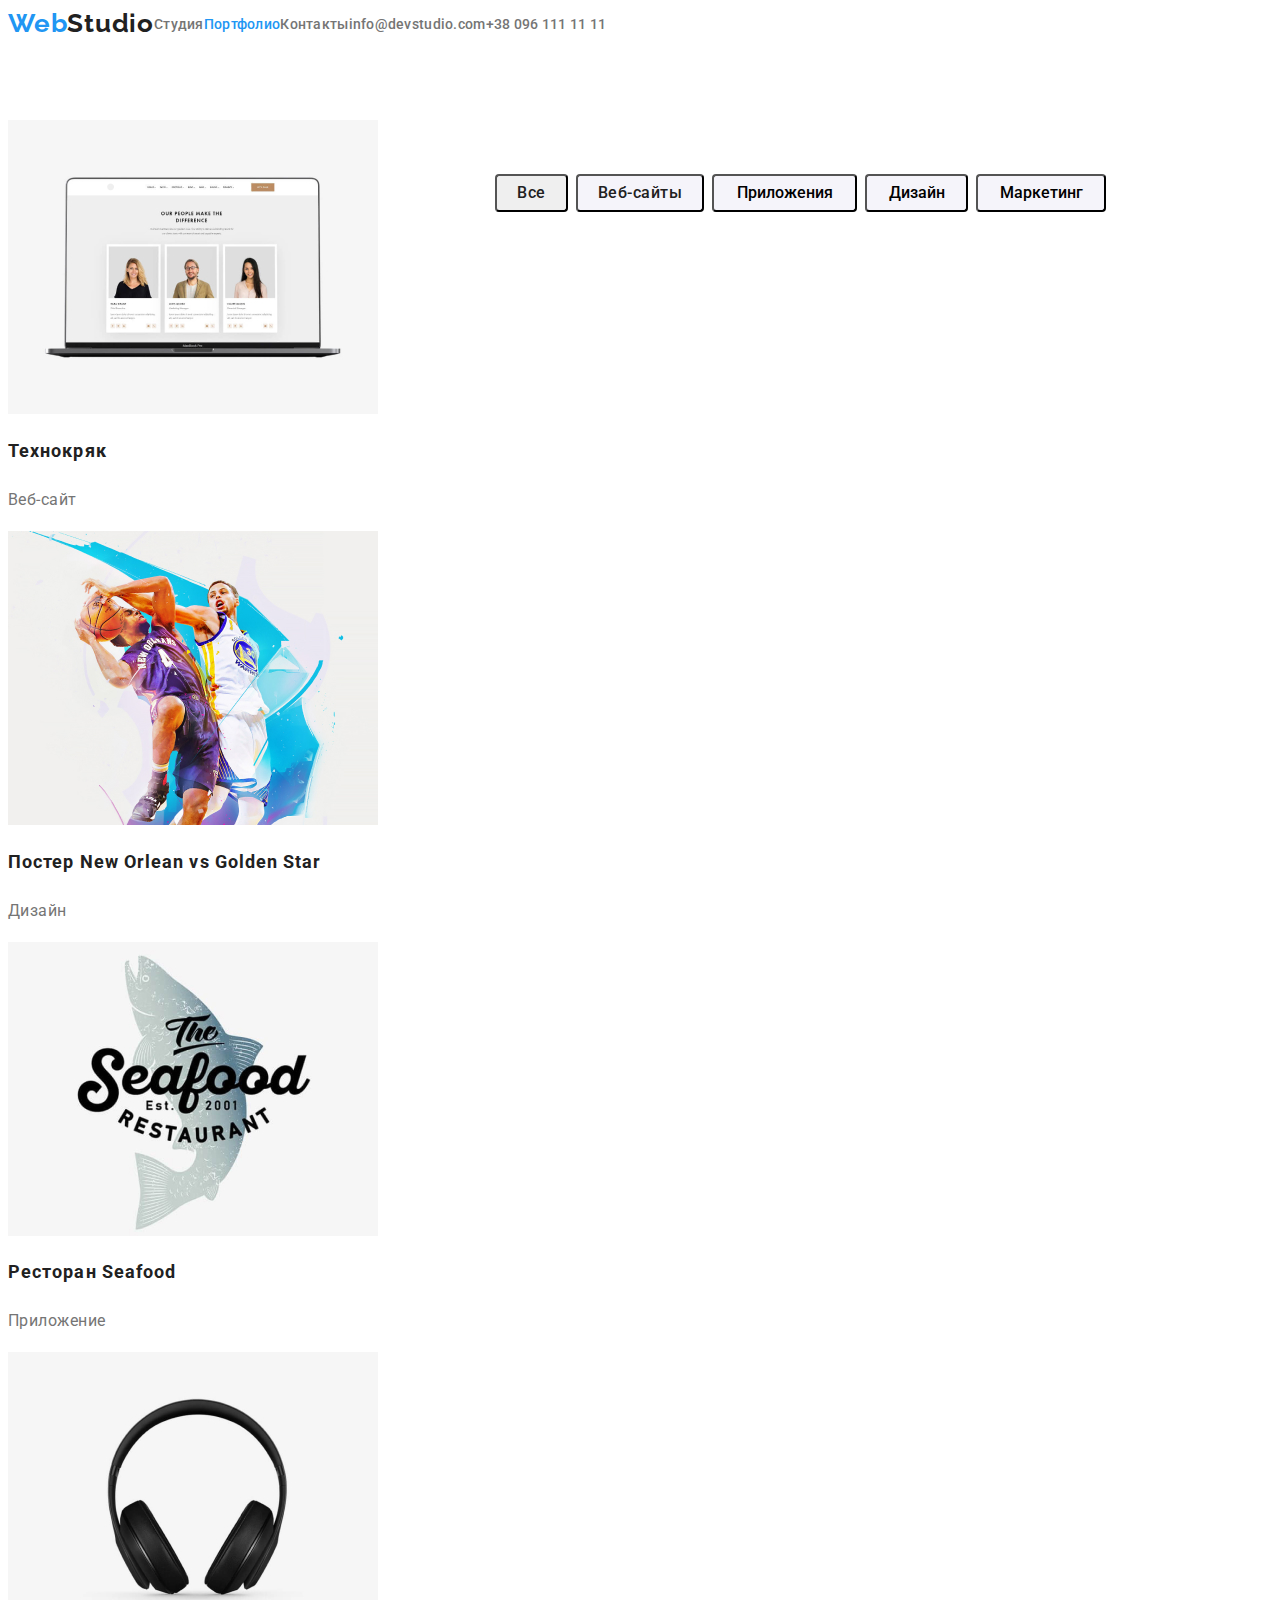
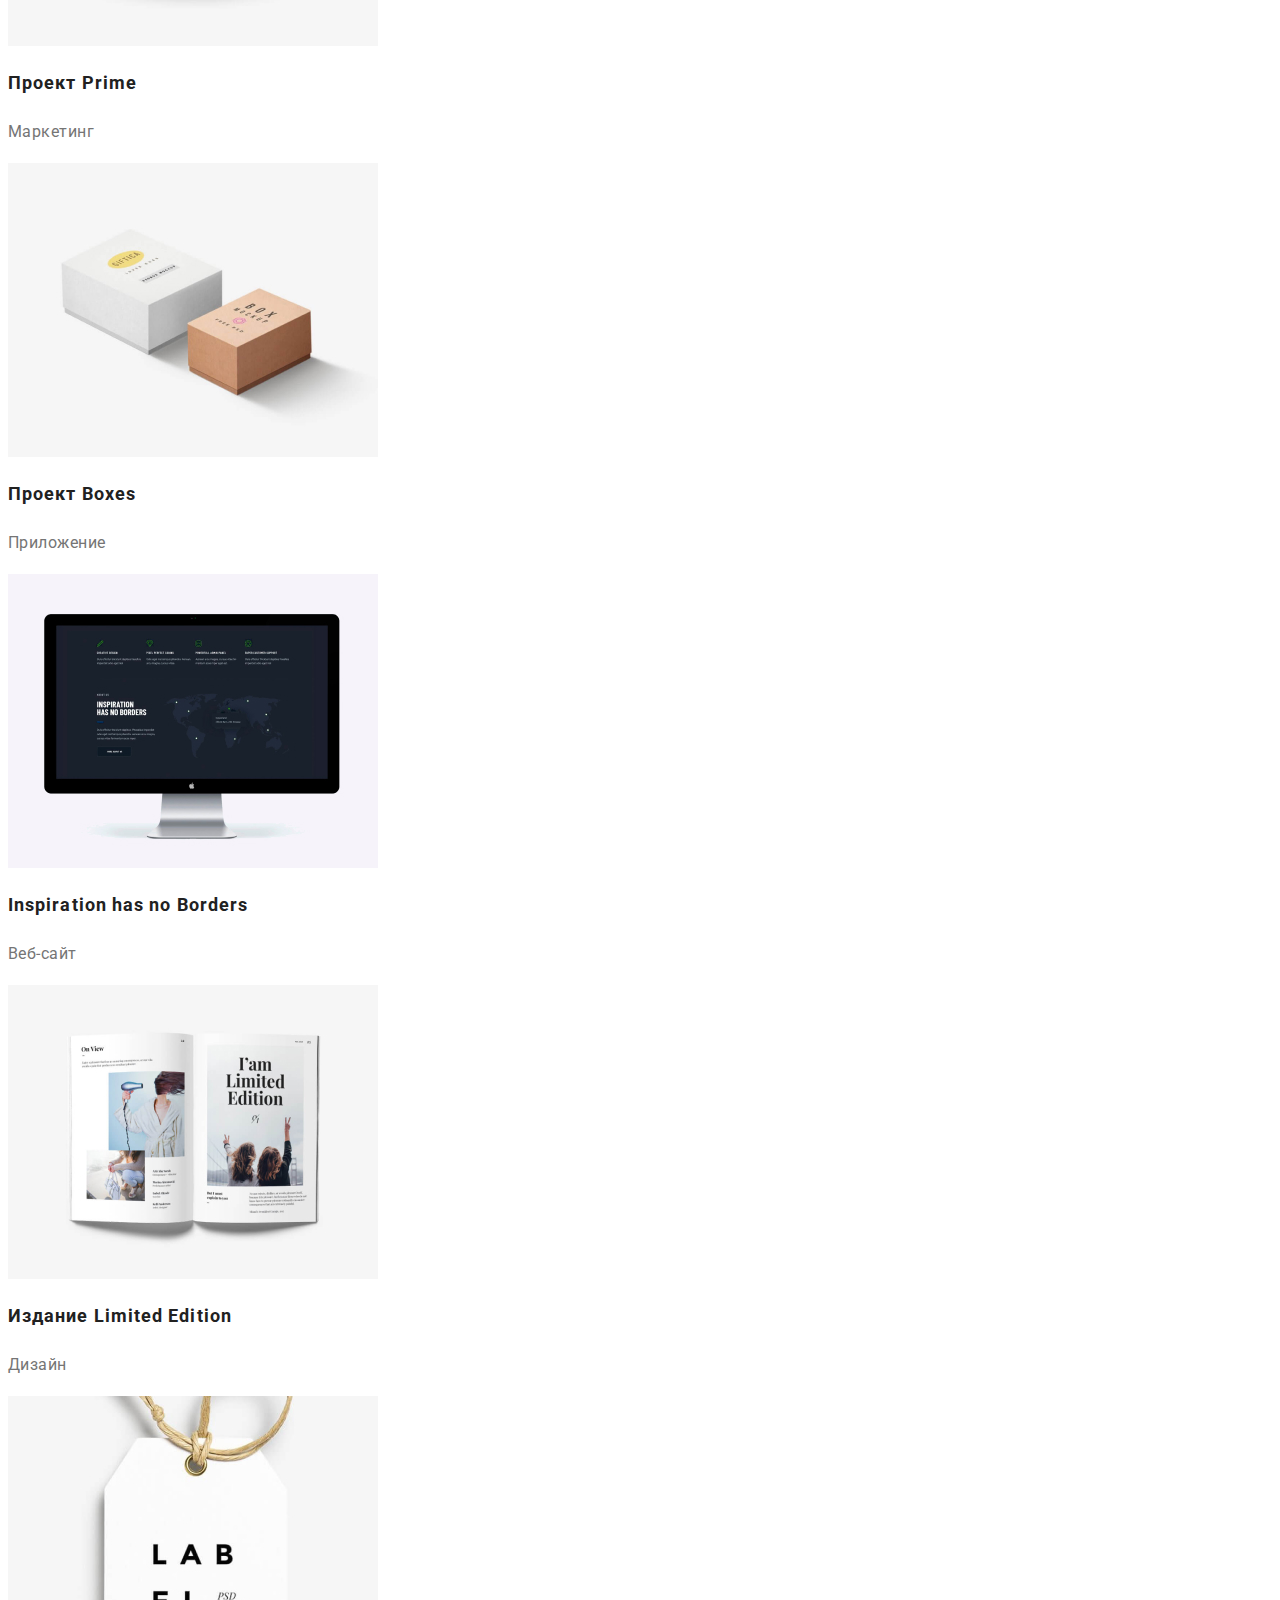
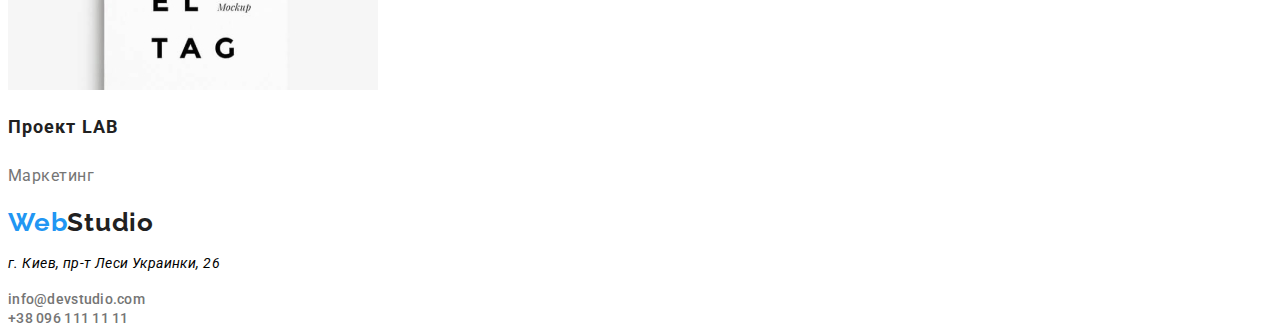
==== portfolio.html @ 4aa6d421 "display:flex" ====
<!DOCTYPE html>
<html lang="en">
<head>
    <meta charset="UTF-8">
    <meta name="viewport" content="width=device-width, initial-scale=1.0">
    <title lang="en">Portfolio</title>
    <link rel="preconnect" href="https://fonts.gstatic.com">
    <link href="https://fonts.googleapis.com/css2?family=Raleway:wght@700&family=Roboto:wght@100;500;700&display=swap"
        rel="stylesheet">
    <link rel="stylesheet" href="./css/styles.css">
    <link rel="stylesheet" href="./css/portfoliostyles.css">
</head>
<body class="body">
    <header class="header">
        <nav class="navigation">
            <a href="./index.html" class="logo"><span class="logo-accent">Web</span>Studio</a>
            <ul class="navigation-list">
                <li class="navigation-list-item">
                    <a href="./index.html" class="link">Студия</a>
                </li>
                <li class="navigation-list-item">
                    <a href="./portfolio.html" class="link current">Портфолио</a>
                </li>
                <li class="navigation-list-item">
                    <a href="Контакты" class="link">Контакты</a>
                </li>
            </ul>
            <address class="address">
                <ul class="address-list">
                    <li><a class="header-mail current" href="mailto:info@devstudio.com">info@devstudio.com</a></li>
                    <li><a class="header-phone" href="tel:+380961111111">+38 096 111 11 11</a></li>
                </ul>
            </address>
        </nav>
    </header>
    <!-- Герой --> 
    <section class="filters">
<h1 class="visually-hidden">Navigation</h1>
<ul class="button">
    <li><button class="button-primary" type="button">Все</button></li>
    <li><button class="button-first" type="button">Веб-сайты</button></li>
    <li><button class="button-second" type="button">Приложения</button></li>
    <li><button class="button-third" type="button">Дизайн</button></li>
    <li><button class="button-fourth" type="button">Маркетинг</button></li>
</ul>
    </section>
    <section class="projects">
    <ul class="project-list">     
        <li>
             <img class="project-list-img" src="./images/img-18.jpg" alt="">
            <h2 class="item">Технокряк</h2>
            <p class="description">Веб-сайт</p>
            </li>
        <li>
            <img class="project-list-img" src="./images/img-12.jpg" alt="">
            <h2 class="item">Постер New Orlean vs Golden Star</h2>
            <p class="description">Дизайн</p>
            </li>
        <li>
             <img class="project-list-img" src="./images/img-13.jpg" alt="">
            <h2 class="item">Ресторан Seafood</h2>
            <p class="description">Приложение</p>
            </li>
        <li>
             <img class="project-list-img" src="./images/img-14.jpg" alt="">
            <h2 class="item">Проект Prime</h2>
            <p class="description">Маркетинг</p>
            </li>
        <li>
             <img class="project-list-img" src="./images/img-15.jpg" alt="">
            <h2 class="item">Проект Boxes</h2>
            <p class="description">Приложение</p>
            </li>
        <li>
             <img class="project-list-img" src="./images/img-16.jpg" alt="">
            <h2 class="item">Inspiration has no Borders</h2>
            <p class="description">Веб-сайт</p>
            </li>
        <li>
             <img class="project-list-img" src="./images/img-19.jpg" alt="">
            <h2 class="item">Издание Limited Edition</h2>
            <p class="description">Дизайн</p>
            </li>
        <li>
             <img class="project-list-img" src="./images/img-17.jpg" alt="">
            <h2 class="item">Проект LAB</h2>
            <p class="description">Маркетинг</p>
            </li>
    </ul>

    </section>
    <footer>
        <a href="./index.html" class="logo"><span class="logo-accent">Web</span>Studio</a>
        <address class="address">
            <ul class="footer-list">
                <li class="footer-list-item">
                    <p class="footer-address">г. Киев, пр-т Леси Украинки, 26</p>
                </li>
                <li class="footer-list-item">
                    <a class="header-mail" href="mailto:info@devstudio.com">info@devstudio.com</a>
                </li>
                <li class="footer-list-item">
                    <a class="header-phone" href="tel:+380961111111">+38 096 111 11 11</a>
                </li>
            </ul>
        </address>
    </footer>
</body>
</html>
---- css/styles.css ----
/* .site-nav. link. current { */
:root {
  --main-font: "Roboto", sans-serif;
  --secondary-font: "Raleway", sans-serif;
  --accent-color: #2196f3;
}
ul {
  list-style: none;
  margin: 0;
  padding: 0;
}
a {
  text-decoration: none;
}
.body {
  font-family: var(--main-font);
  font-style: normal;
}

.header {
  display: flex;
  align-items: center;
}
.navigation {
  display: flex;
  align-items: center;
}
.navigation-list,
.address-list {
  display: flex;
}
.navigation-list .link.current {
  color: var(--accent-color);
}

.link,
.header-mail,
.header-phone {
  font-style: normal;
  color: #757575;

  font-weight: 500;
  font-size: 14px;
  line-height: 1.14;
  letter-spacing: 0.02em;
}

.link:hover,
.link:focus,
.header-phone:hover,
.header-phone:focus,
.header-mail:hover,
.header-mail:focus,
.main-btn:hover,
.main-btn:focus {
  color: var(--accent-color);
}

.logo-accent {
  color: var(--accent-color);
}
.logo {
  font-family: var(--secondary-font);
  font-weight: bold;
  font-size: 26px;
  line-height: 1.19;
  color: #212121;
  letter-spacing: 0.03em;
}

/* <=== HERO ===> */

.main-title {
  font-weight: 900;
  font-size: 44px;
  line-height: 1.36;
}

.main-btn {
  font-weight: bold;
  font-size: 16px;
  line-height: 1.87;
}

.main-info-title {
  font-weight: bold;
  font-size: 14px;
  line-height: 1.14;
  letter-spacing: 0.03em;
  text-transform: uppercase;

  color: #212121;
}
.main-info-description {
  font-weight: normal;
  font-size: 14px;
  line-height: 1.71;
  letter-spacing: 0.03em;

  color: #757575;
}
/* <=== our team ===> */
.about-title {
  font-weight: bold;
  font-size: 36px;
  line-height: 1.16;
  letter-spacing: 0.03em;
}
.team-icon {
  font-weight: 500;
  font-size: 16px;
  line-height: 1.18;
  letter-spacing: 0.03em;

  color: #212121;
}
.team-description {
  font-weight: normal;
  font-size: 16px;
  line-height: 1.18;
  letter-spacing: 0.03em;
  color: #757575;
}
/* <=== FOOTER ===> */
.footer-address {
  font-weight: normal;
  font-size: 14px;
  line-height: 1.71;
  letter-spacing: 0.03em;
}
---- css/portfoliostyles.css ----
.visually-hidden {
  visibility: hidden;
}
:root {
  --main-font: "Roboto", sans-serif;
  --secondary-font: "Raleway", sans-serif;
  --accent-color: #2196f3;
}
.button {
  font-family: var(--main-font);
  font-weight: 500;
  font-size: 16px;
  line-height: 1.62;
}

.button-primary {
  font-family: var(--main-font);
  font-weight: 500;
  font-size: 16px;
  line-height: 1.62;
  position: absolute;
  width: 73px;
  height: 38px;
  left: 495px;
  top: 174px;
  text-align: center;
  letter-spacing: 0.03em;
  border-radius: 4px;
  color: #212121;
}
.button-first {
  font-family: var(--main-font);
  font-weight: 500;
  font-size: 16px;
  line-height: 1.62;
  position: absolute;
  width: 128px;
  height: 38px;
  left: 576px;
  top: 174px;
  text-align: center;
  letter-spacing: 0.03em;
  color: #212121;
  background: #f5f4fa;
  border-radius: 4px;
}
.button-second {
  font-family: var(--main-font);
  font-weight: 500;
  font-size: 16px;
  line-height: 1.62;
  position: absolute;
  width: 145px;
  height: 38px;
  left: 712px;
  top: 174px;
  background: #f5f4fa;
  border-radius: 4px;
}
.button-third {
  font-family: var(--main-font);
  font-weight: 500;
  font-size: 16px;
  line-height: 1.62;
  position: absolute;
  width: 103px;
  height: 38px;
  left: 865px;
  top: 174px;

  background: #f5f4fa;
  border-radius: 4px;
}
.button-fourth {
  font-family: var(--main-font);
  font-weight: 500;
  font-size: 16px;
  line-height: 1.62;
  position: absolute;
  width: 130px;
  height: 38px;
  left: 976px;
  top: 174px;

  background: #f5f4fa;
  border-radius: 4px;
}

.button-primary:hover,
.button-primary:focus,
.button-first:focus,
.button-second:hover,
.button-second:focus,
.button-third:hover,
.button-third:focus,
.button-fourth:hover,
.button-fourth:focus {
  background-color: var(--accent-color);
  color: #ffffff;
}
.item {
  font-family: var(--main-font);
  font-weight: bold;
  font-size: 18px;
  line-height: 2;
  letter-spacing: 0.06em;

  color: #212121;
}
.description {
  font-family: var(--main-font);
  font-weight: normal;
  font-size: 16px;
  line-height: 1.87;

  letter-spacing: 0.03em;

  color: #757575;
}
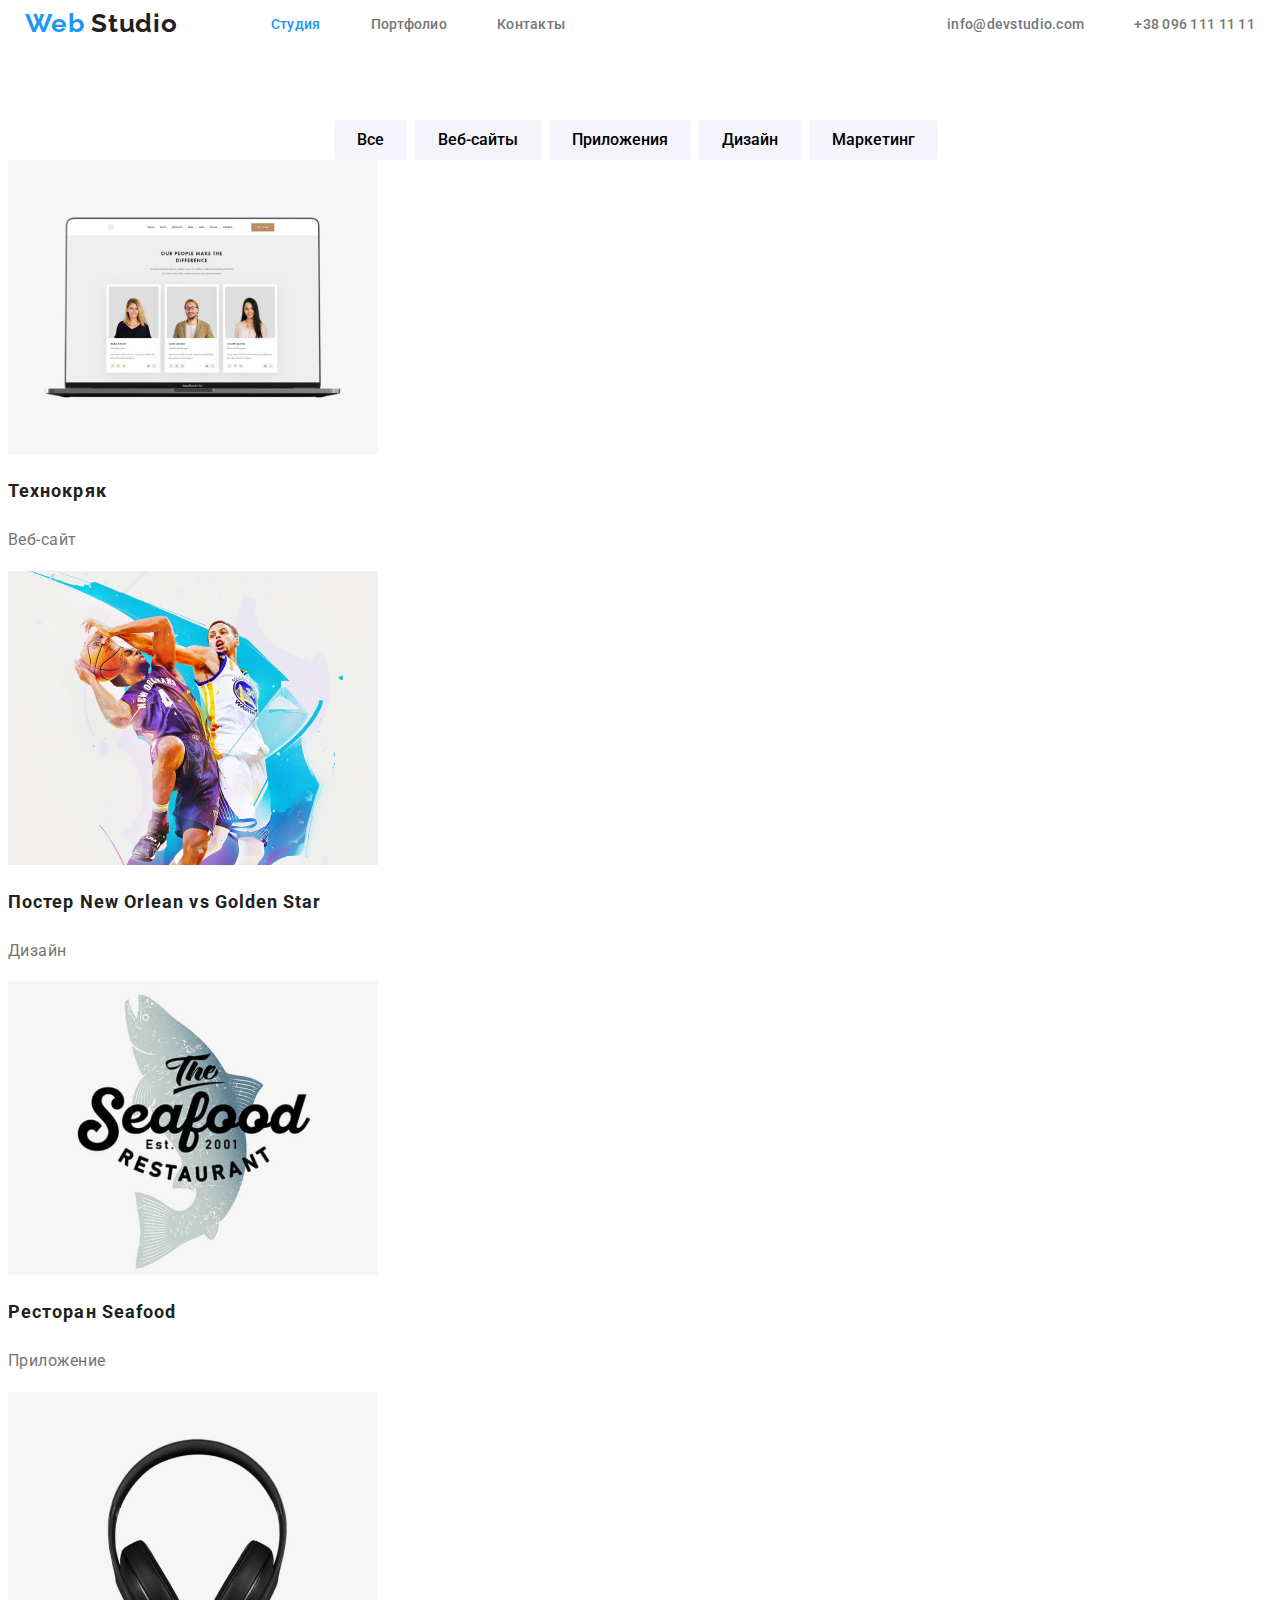
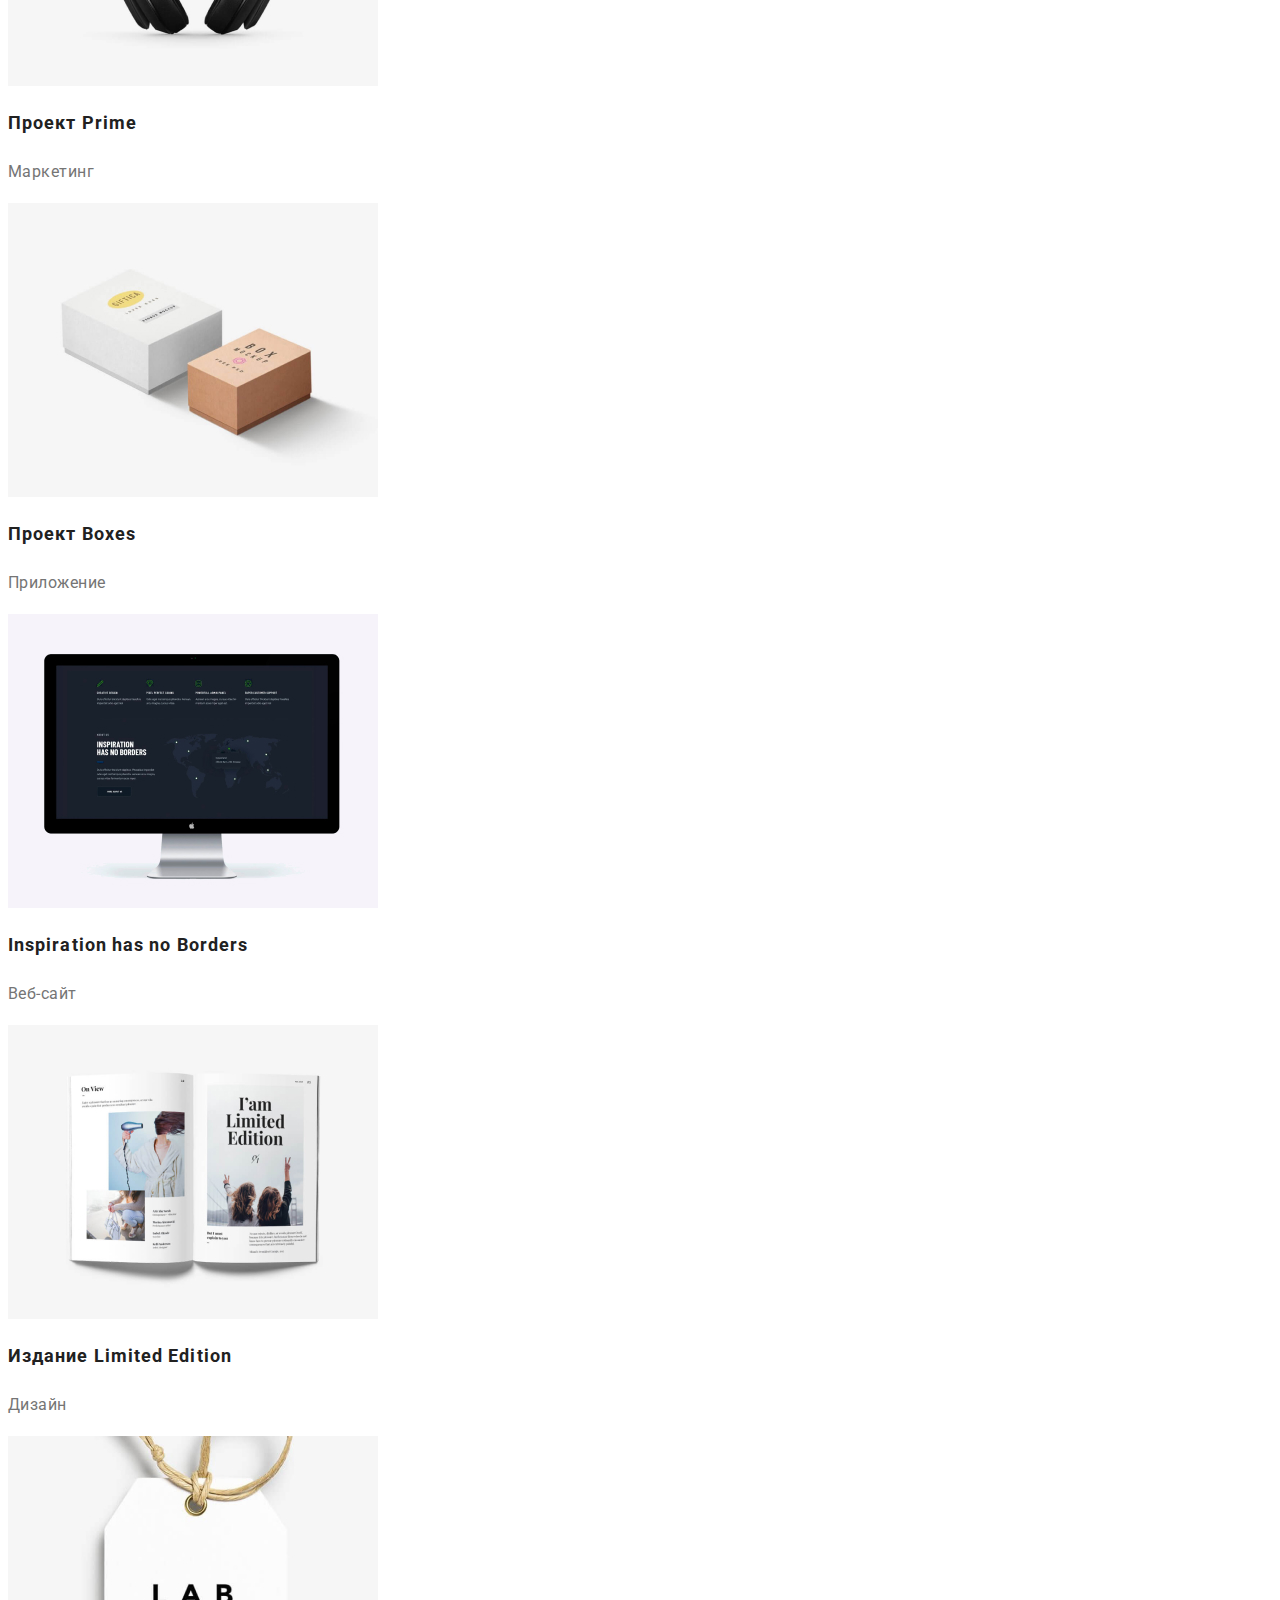
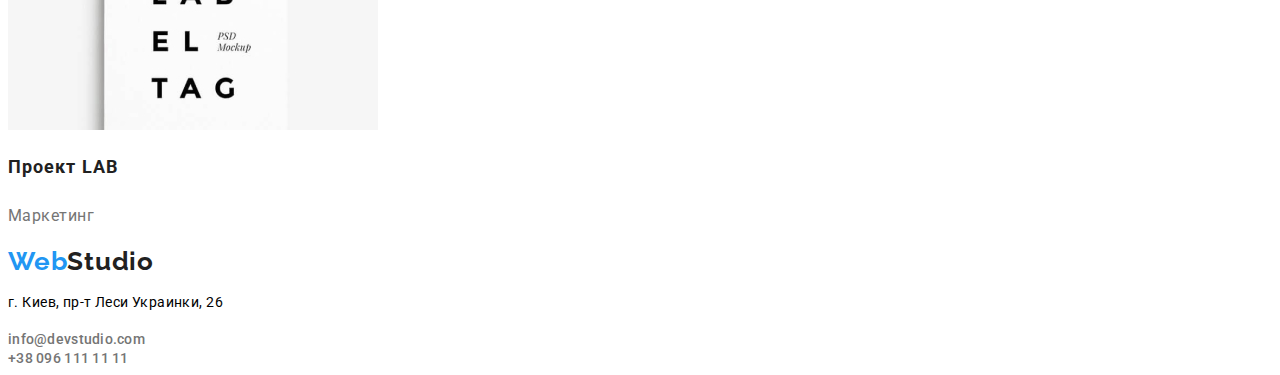
==== commit 198428ad: "шапка студии и портфолио" ====
--- a/portfolio.html
+++ b/portfolio.html
@@ -12,36 +12,43 @@
 </head>
 <body class="body">
     <header class="header">
-        <nav class="navigation">
-            <a href="./index.html" class="logo"><span class="logo-accent">Web</span>Studio</a>
-            <ul class="navigation-list">
-                <li class="navigation-list-item">
-                    <a href="./index.html" class="link">Студия</a>
-                </li>
-                <li class="navigation-list-item">
-                    <a href="./portfolio.html" class="link current">Портфолио</a>
-                </li>
-                <li class="navigation-list-item">
-                    <a href="Контакты" class="link">Контакты</a>
-                </li>
-            </ul>
+        <div class="container">
+            <nav class="navigation ">
+                <a href="./index.html" class="logo"><span class="logo-accent">Web </span>Studio</a>
+    
+                <ul class="navigation-list">
+                    <li class="navigation-list-item">
+                        <a href="./index.html" class="link current">Студия</a>
+                    </li>
+                    <li class="navigation-list-item">
+                        <a href="./portfolio.html" class="link">Портфолио</a>
+                    </li>
+                    <li class="navigation-list-item">
+                        <a href="Контакты" class="link">Контакты</a>
+                    </li>
+                </ul>
+            </nav>
+    
             <address class="address">
                 <ul class="address-list">
-                    <li><a class="header-mail current" href="mailto:info@devstudio.com">info@devstudio.com</a></li>
-                    <li><a class="header-phone" href="tel:+380961111111">+38 096 111 11 11</a></li>
+                    <li class="address-list-item"><a class="header-mail current"
+                            href="mailto:info@devstudio.com">info@devstudio.com</a></li>
+                    <li class="address-list-item"><a class="header-phone" href="tel:+380961111111">+38 096 111 11 11</a>
+                    </li>
                 </ul>
             </address>
-        </nav>
+    
+        </div>
     </header>
     <!-- Герой --> 
     <section class="filters">
 <h1 class="visually-hidden">Navigation</h1>
-<ul class="button">
-    <li><button class="button-primary" type="button">Все</button></li>
-    <li><button class="button-first" type="button">Веб-сайты</button></li>
-    <li><button class="button-second" type="button">Приложения</button></li>
-    <li><button class="button-third" type="button">Дизайн</button></li>
-    <li><button class="button-fourth" type="button">Маркетинг</button></li>
+<ul class="auto-nav-list">
+    <li><button class="button primary" type="button">Все</button></li>
+    <li><button class="button first" type="button">Веб-сайты</button></li>
+    <li><button class="button second" type="button">Приложения</button></li>
+    <li><button class="button third" type="button">Дизайн</button></li>
+    <li><button class="button fourth" type="button">Маркетинг</button></li>
 </ul>
     </section>
     <section class="projects">
--- a/css/styles.css
+++ b/css/styles.css
@@ -17,20 +17,46 @@
   font-style: normal;
 }
 
+.container {
+  display: flex;
+  align-items: center;
+  min-height: 80x;
+  width: 1230px;
+  padding-left: 15px;
+  padding-right: 15px;
+  margin-left: auto;
+  margin-right: auto;
+}
 .header {
   display: flex;
-  align-items: center;
 }
 .navigation {
   display: flex;
+
   align-items: center;
 }
-.navigation-list,
+.navigation-list {
+  display: flex;
+}
+.navigation-list-item:not(:last-child) {
+  margin-right: 50px;
+}
+
 .address-list {
   display: flex;
 }
+.address {
+  margin-left: auto;
+}
 .navigation-list .link.current {
   color: var(--accent-color);
+}
+.header-mail {
+  margin-right: 50px;
+}
+.navigation-list .link {
+  padding-top: 32px;
+  padding-bottom: 32px;
 }
 
 .link,
@@ -50,9 +76,7 @@
 .header-phone:hover,
 .header-phone:focus,
 .header-mail:hover,
-.header-mail:focus,
-.main-btn:hover,
-.main-btn:focus {
+.header-mail:focus {
   color: var(--accent-color);
 }
 
@@ -66,20 +90,40 @@
   line-height: 1.19;
   color: #212121;
   letter-spacing: 0.03em;
+  margin-right: 93px;
 }
 
 /* <=== HERO ===> */
 
+.hero {
+  background-color: #2f303a;
+  min-height: 600px;
+}
+
 .main-title {
+  margin-top: 0;
+  margin-bottom: 30px;
   font-weight: 900;
   font-size: 44px;
   line-height: 1.36;
 }
 
 .main-btn {
+  display: inline-block;
+  padding: 10px 32px;
+  border-radius: 4px;
+  text-align: center;
   font-weight: bold;
   font-size: 16px;
   line-height: 1.87;
+  background: #2196f3;
+  color: #ffffff;
+  min-width: 200px;
+  border: 1px solid transparent;
+}
+.main-btn:hover,
+.main-btn:focus {
+  border: 1px solid transparent;
 }
 
 .main-info-title {
@@ -124,7 +168,9 @@
 /* <=== FOOTER ===> */
 .footer-address {
   font-weight: normal;
+  font-style: normal;
   font-size: 14px;
   line-height: 1.71;
   letter-spacing: 0.03em;
+  text-decoration: none;
 }
--- a/css/portfoliostyles.css
+++ b/css/portfoliostyles.css
@@ -6,98 +6,37 @@
   --secondary-font: "Raleway", sans-serif;
   --accent-color: #2196f3;
 }
+ul {
+  list-style: none;
+  margin: 0;
+  padding: 0;
+}
 .button {
+  display: inline-block;
+  padding: 6px 22px;
+  border: 1px solid transparent;
+  border-radius: 4px;
+
   font-family: var(--main-font);
   font-weight: 500;
   font-size: 16px;
   line-height: 1.62;
+  background: #f5f4fa;
+  text-align: center;
+  text-decoration: none;
+  margin-right: 8px;
 }
 
-.button-primary {
-  font-family: var(--main-font);
-  font-weight: 500;
-  font-size: 16px;
-  line-height: 1.62;
-  position: absolute;
-  width: 73px;
-  height: 38px;
-  left: 495px;
-  top: 174px;
-  text-align: center;
-  letter-spacing: 0.03em;
-  border-radius: 4px;
-  color: #212121;
+.button:hover,
+.button:focus {
+  background-color: var(--accent-color);
+  color: #ffffff;
+  border: 1px solid transparent;
 }
-.button-first {
-  font-family: var(--main-font);
-  font-weight: 500;
-  font-size: 16px;
-  line-height: 1.62;
-  position: absolute;
-  width: 128px;
-  height: 38px;
-  left: 576px;
-  top: 174px;
-  text-align: center;
-  letter-spacing: 0.03em;
-  color: #212121;
-  background: #f5f4fa;
-  border-radius: 4px;
-}
-.button-second {
-  font-family: var(--main-font);
-  font-weight: 500;
-  font-size: 16px;
-  line-height: 1.62;
-  position: absolute;
-  width: 145px;
-  height: 38px;
-  left: 712px;
-  top: 174px;
-  background: #f5f4fa;
-  border-radius: 4px;
-}
-.button-third {
-  font-family: var(--main-font);
-  font-weight: 500;
-  font-size: 16px;
-  line-height: 1.62;
-  position: absolute;
-  width: 103px;
-  height: 38px;
-  left: 865px;
-  top: 174px;
-
-  background: #f5f4fa;
-  border-radius: 4px;
-}
-.button-fourth {
-  font-family: var(--main-font);
-  font-weight: 500;
-  font-size: 16px;
-  line-height: 1.62;
-  position: absolute;
-  width: 130px;
-  height: 38px;
-  left: 976px;
-  top: 174px;
-
-  background: #f5f4fa;
-  border-radius: 4px;
+.address {
+  margin-left: auto;
 }
 
-.button-primary:hover,
-.button-primary:focus,
-.button-first:focus,
-.button-second:hover,
-.button-second:focus,
-.button-third:hover,
-.button-third:focus,
-.button-fourth:hover,
-.button-fourth:focus {
-  background-color: var(--accent-color);
-  color: #ffffff;
-}
 .item {
   font-family: var(--main-font);
   font-weight: bold;
@@ -117,3 +56,7 @@
 
   color: #757575;
 }
+.auto-nav-list {
+  display: flex;
+  justify-content: center;
+}
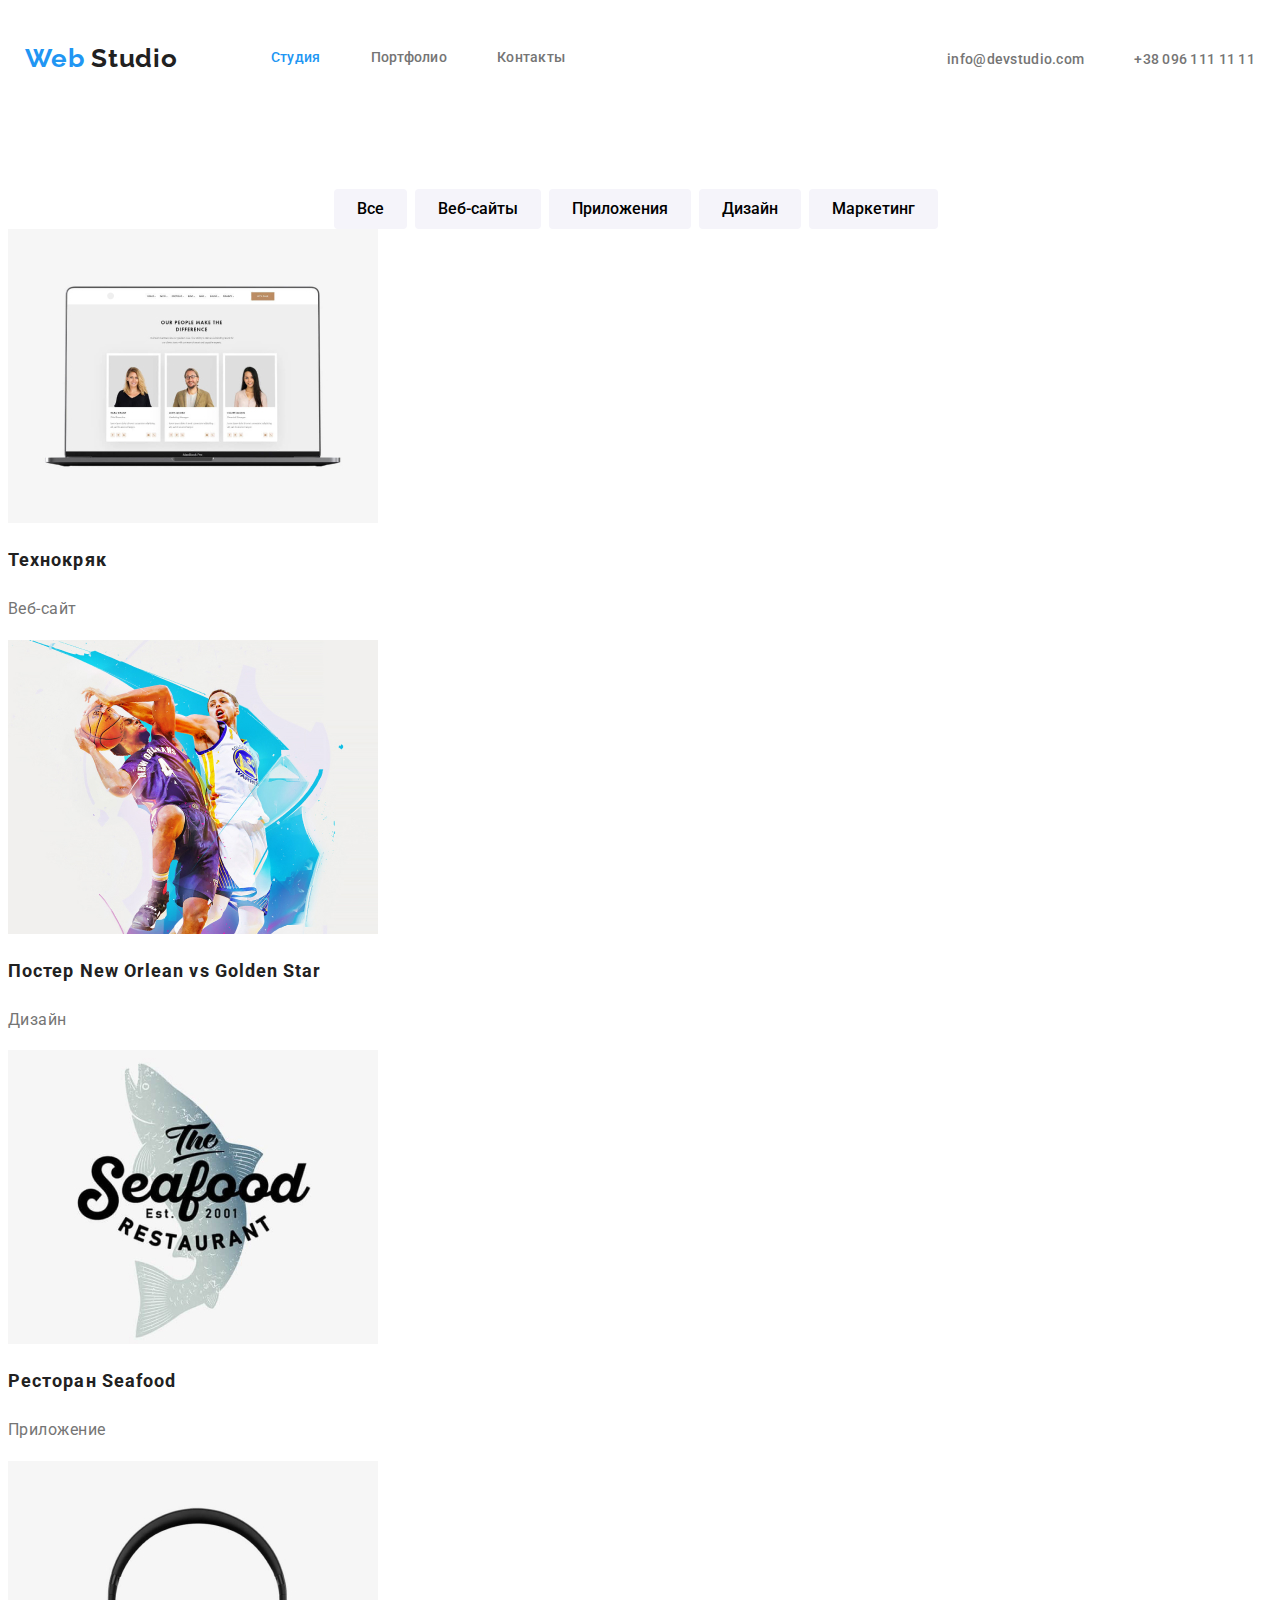
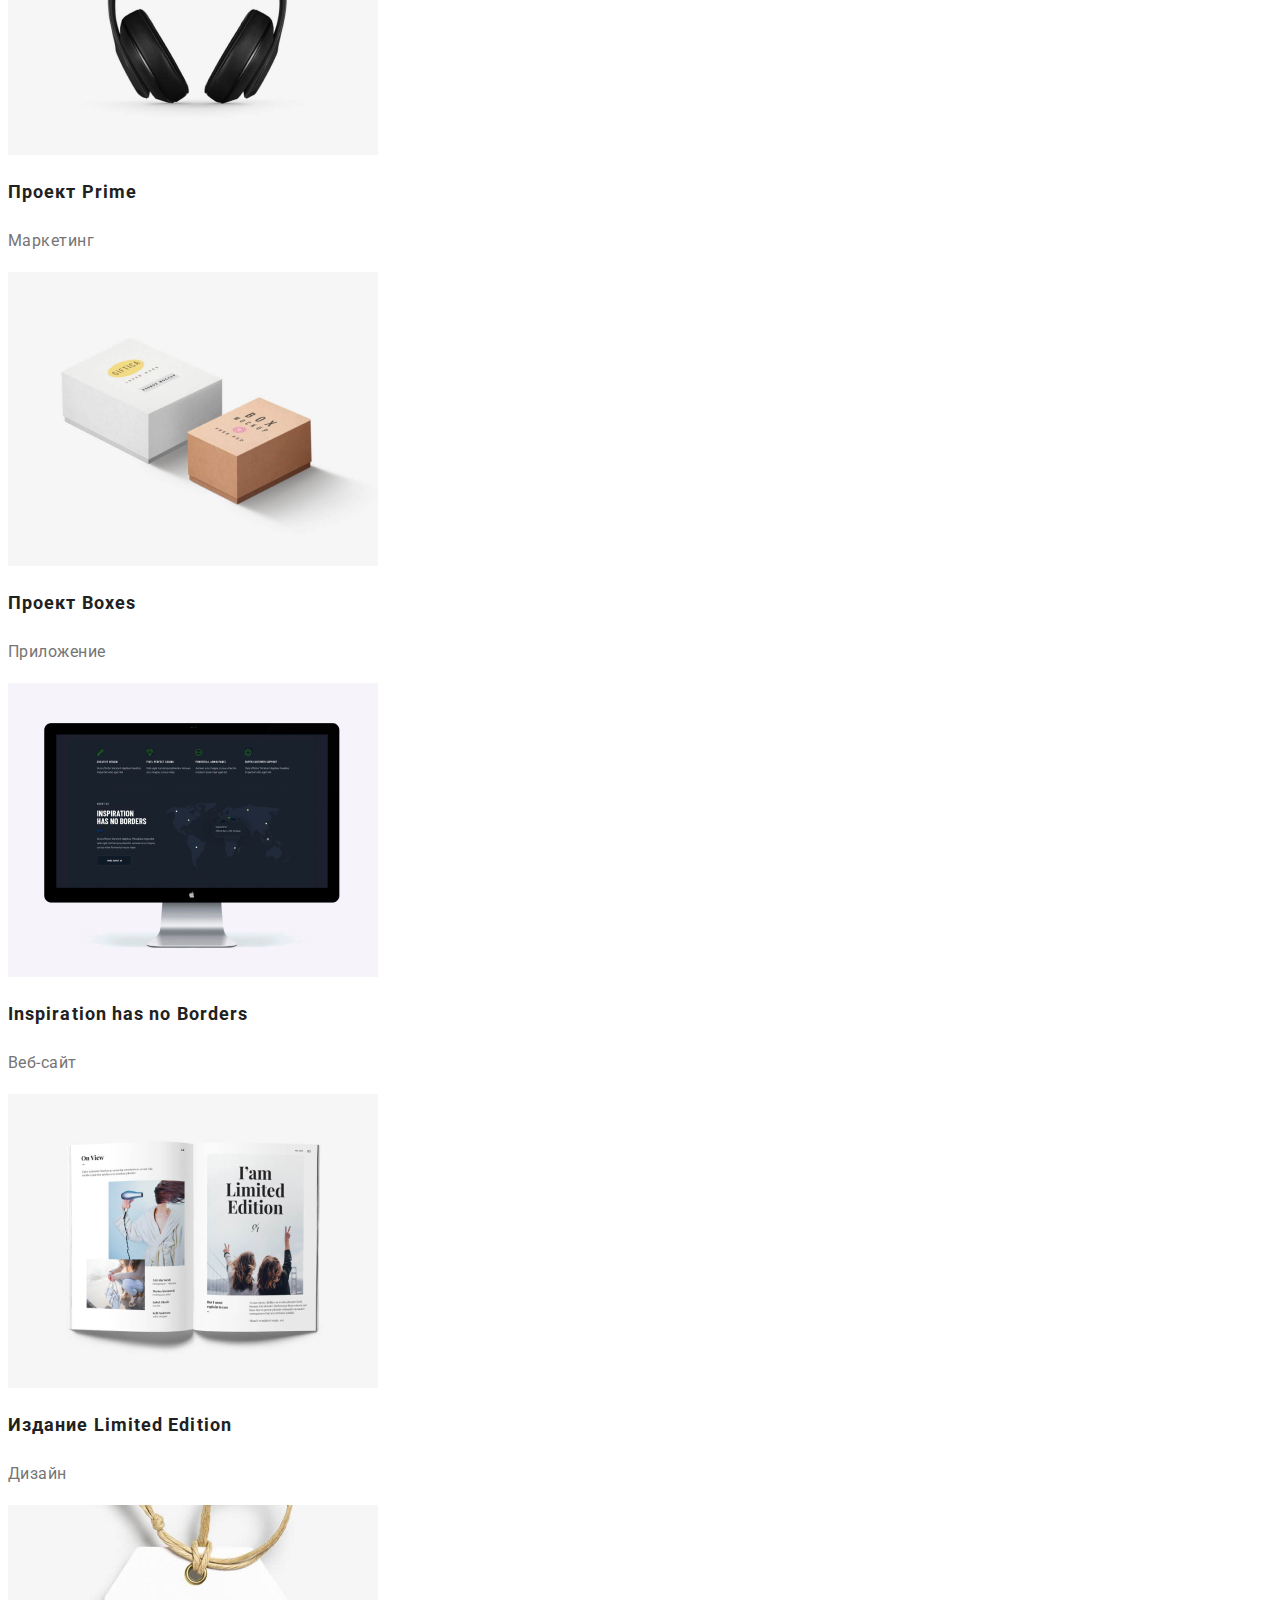
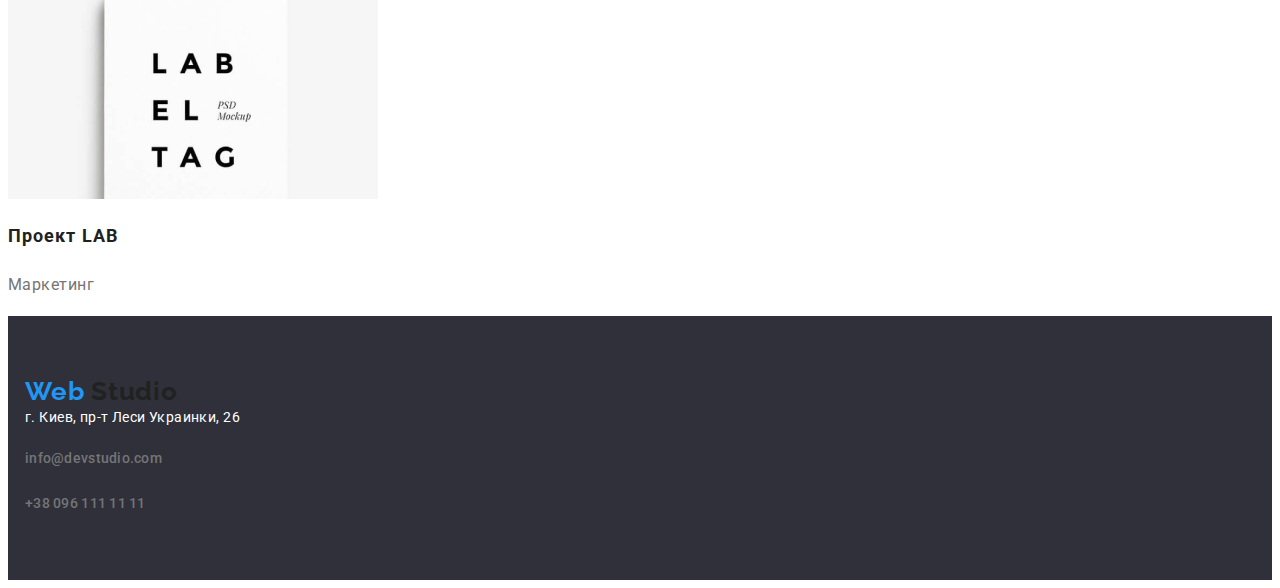
==== commit e6d9d89d: "портфолио" ====
--- a/portfolio.html
+++ b/portfolio.html
@@ -29,12 +29,11 @@
                 </ul>
             </nav>
     
-            <address class="address">
-                <ul class="address-list">
-                    <li class="address-list-item"><a class="header-mail current"
-                            href="mailto:info@devstudio.com">info@devstudio.com</a></li>
-                    <li class="address-list-item"><a class="header-phone" href="tel:+380961111111">+38 096 111 11 11</a>
+            <address class="top-address">
+                <ul class="top-address-list">
+                    <li class="item"><a class="header-mail current" href="mailto:info@devstudio.com">info@devstudio.com</a>
                     </li>
+                    <li class="item"><a class="header-phone" href="tel:+380961111111">+38 096 111 11 11</a></li>
                 </ul>
             </address>
     
@@ -96,21 +95,23 @@
     </ul>
 
     </section>
-    <footer>
-        <a href="./index.html" class="logo"><span class="logo-accent">Web</span>Studio</a>
-        <address class="address">
-            <ul class="footer-list">
-                <li class="footer-list-item">
-                    <p class="footer-address">г. Киев, пр-т Леси Украинки, 26</p>
-                </li>
-                <li class="footer-list-item">
-                    <a class="header-mail" href="mailto:info@devstudio.com">info@devstudio.com</a>
-                </li>
-                <li class="footer-list-item">
-                    <a class="header-phone" href="tel:+380961111111">+38 096 111 11 11</a>
-                </li>
-            </ul>
-        </address>
+    <footer class="footer">
+        <div class=" footer-container">
+            <a href="./index.html" class="logo"><span class="logo-accent">Web </span>Studio</a>
+            <address class="address">
+                <ul class="footer-list">
+                    <li class="item">
+                        <p class="footer-address">г. Киев, пр-т Леси Украинки, 26</p>
+                    </li>
+                    <li class="item">
+                        <a class="header-mail" href="mailto:info@devstudio.com">info@devstudio.com</a>
+                    </li>
+                    <li class="item">
+                        <a class="header-phone" href="tel:+380961111111">+38 096 111 11 11</a>
+                    </li>
+                </ul>
+            </address>
+        </div>
     </footer>
 </body>
 </html>--- a/css/styles.css
+++ b/css/styles.css
@@ -20,7 +20,6 @@
 .container {
   display: flex;
   align-items: center;
-  min-height: 80x;
   width: 1230px;
   padding-left: 15px;
   padding-right: 15px;
@@ -29,10 +28,12 @@
 }
 .header {
   display: flex;
+  align-items: center;
+  padding-top: 32px;
+  padding-bottom: 32px;
 }
 .navigation {
   display: flex;
-
   align-items: center;
 }
 .navigation-list {
@@ -42,21 +43,24 @@
   margin-right: 50px;
 }
 
-.address-list {
-  display: flex;
-}
-.address {
-  margin-left: auto;
-}
+.top-address-list {
+  display: flex;
+  margin-left: auto;
+}
+.top-address {
+  display: flex;
+  margin-left: auto;
+}
+.top-address-list .item + .item {
+  margin-left: 50px;
+}
+
 .navigation-list .link.current {
   color: var(--accent-color);
 }
-.header-mail {
-  margin-right: 50px;
-}
+
 .navigation-list .link {
-  padding-top: 32px;
-  padding-bottom: 32px;
+  display: block;
 }
 
 .link,
@@ -96,8 +100,12 @@
 /* <=== HERO ===> */
 
 .hero {
+  padding-top: 200px;
+  padding-bottom: 280px;
+
   background-color: #2f303a;
   min-height: 600px;
+  text-align: center;
 }
 
 .main-title {
@@ -106,6 +114,7 @@
   font-weight: 900;
   font-size: 44px;
   line-height: 1.36;
+  color: #ffffff;
 }
 
 .main-btn {
@@ -126,7 +135,24 @@
   border: 1px solid transparent;
 }
 
+/* <=== особенности ===> */
+.main-information {
+  padding-top: 94px;
+  padding-bottom: 94px;
+}
+.main-info-item {
+  display: flex;
+  flex-wrap: wrap;
+}
+.main-info-link {
+  width: 270px;
+}
+.main-info-link:not(:last-child) {
+  margin-right: 30px;
+}
 .main-info-title {
+  margin: 0;
+  margin-bottom: 10px;
   font-weight: bold;
   font-size: 14px;
   line-height: 1.14;
@@ -136,6 +162,7 @@
   color: #212121;
 }
 .main-info-description {
+  margin: 0;
   font-weight: normal;
   font-size: 14px;
   line-height: 1.71;
@@ -143,14 +170,43 @@
 
   color: #757575;
 }
-/* <=== our team ===> */
+
+/* <=== About ===> */
+.about {
+  padding-bottom: 94px;
+}
 .about-title {
+  text-align: center;
+  margin-top: 0;
+  margin-bottom: 50px;
   font-weight: bold;
   font-size: 36px;
   line-height: 1.16;
   letter-spacing: 0.03em;
 }
+.about-list .item + .item {
+  margin-left: 30px;
+}
+
+/* <=== our team ===> */
+
+.team {
+  padding-top: 94px;
+  padding-bottom: 94px;
+}
+.team-list-item {
+  padding-bottom: 30px;
+  border-radius: 0px 0px 4px 4px;
+  box-shadow: 0px 1px 3px rgba(0, 0, 0, 0.12), 0px 1px 1px rgba(0, 0, 0, 0.14),
+    0px 2px 1px rgba(0, 0, 0, 0.2);
+  text-align: center;
+}
+.team-list-item + .team-list-item {
+  margin-left: 30px;
+}
 .team-icon {
+  margin-top: 30px;
+  margin-bottom: 10px;
   font-weight: 500;
   font-size: 16px;
   line-height: 1.18;
@@ -159,6 +215,8 @@
   color: #212121;
 }
 .team-description {
+  margin-top: 0px;
+  margin-bottom: 0px;
   font-weight: normal;
   font-size: 16px;
   line-height: 1.18;
@@ -166,11 +224,35 @@
   color: #757575;
 }
 /* <=== FOOTER ===> */
+.footer {
+  background-color: #2f303a;
+}
+.footer-container {
+  width: 1230px;
+  padding-left: 15px;
+  padding-right: 15px;
+  padding-top: 60px;
+  padding-bottom: 60px;
+  margin-left: auto;
+  margin-right: auto;
+}
+.bottom-address {
+  margin-top: 20px;
+}
+.footer-list .item + .item {
+  margin-top: 9px;
+}
+
+.logo.inverse {
+  color: white;
+}
 .footer-address {
+  margin: 0;
   font-weight: normal;
   font-style: normal;
   font-size: 14px;
   line-height: 1.71;
   letter-spacing: 0.03em;
   text-decoration: none;
-}
+  color: #ffffff;
+}
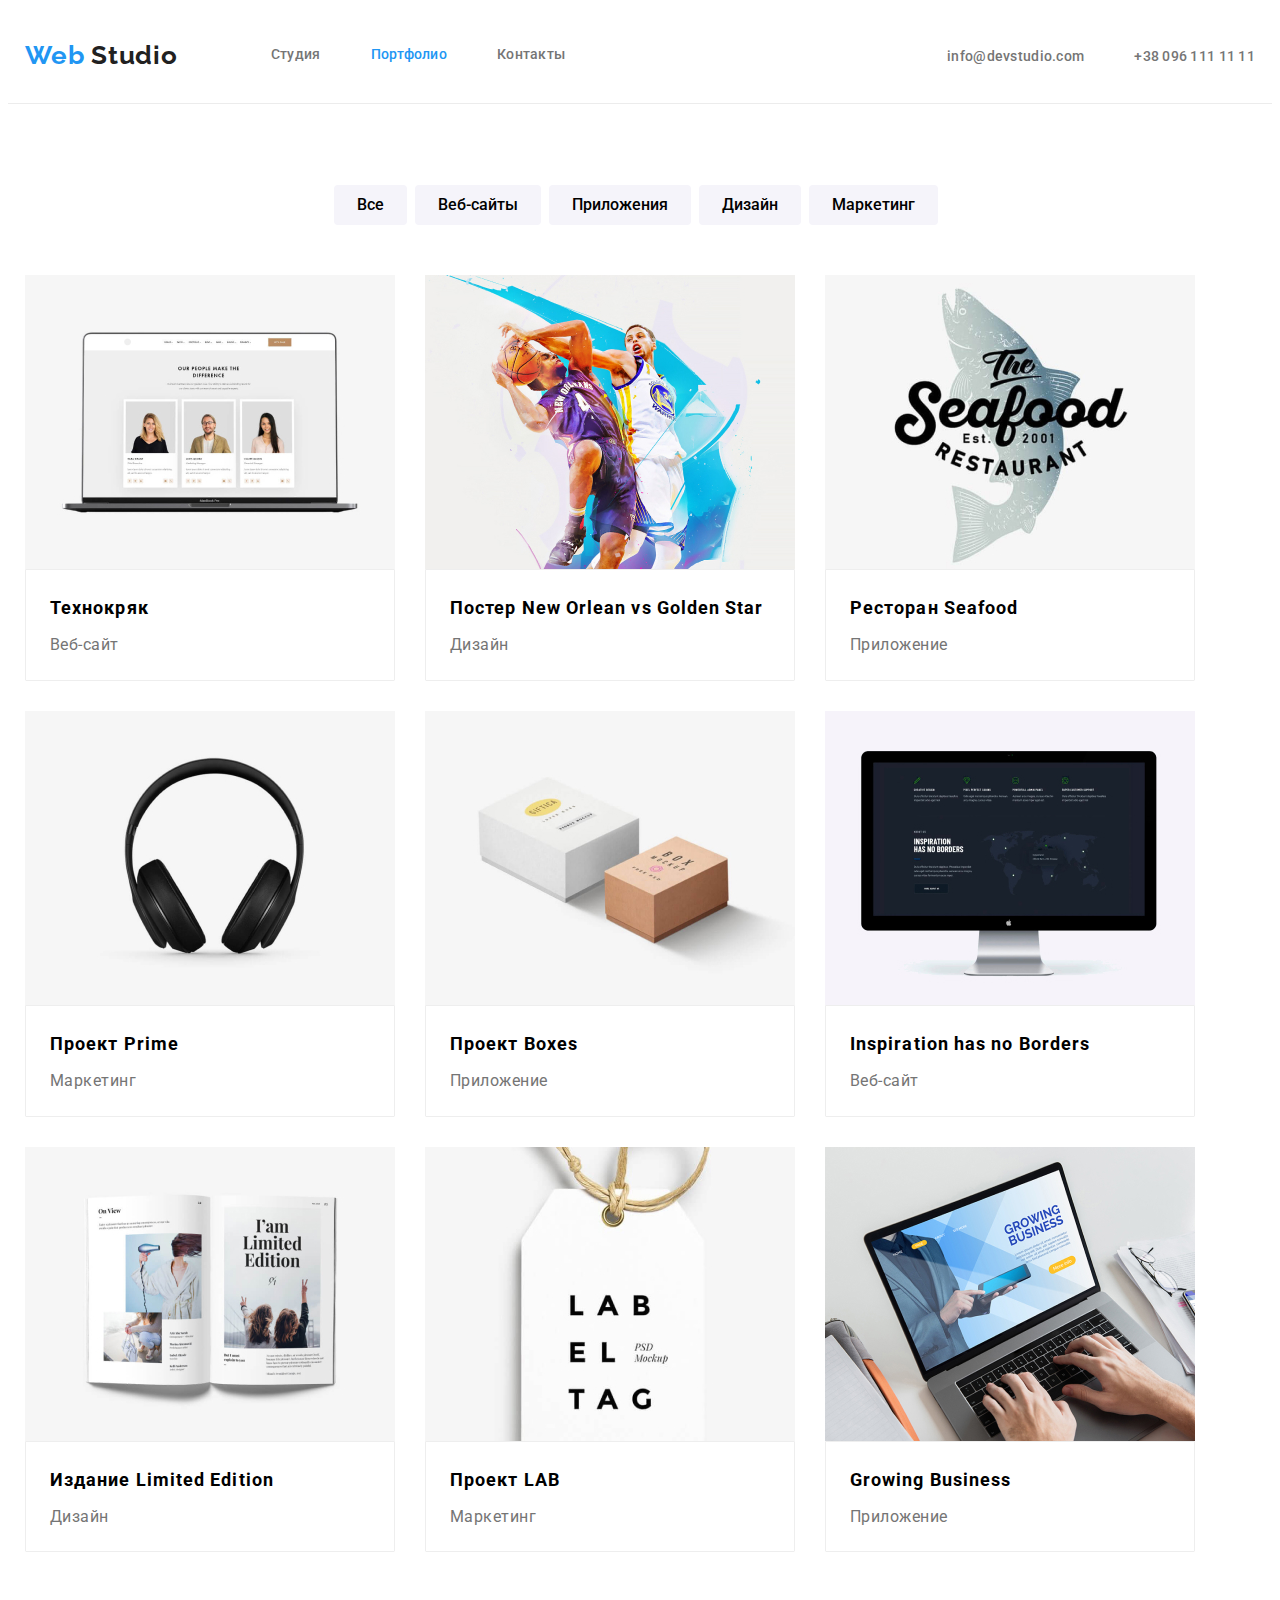
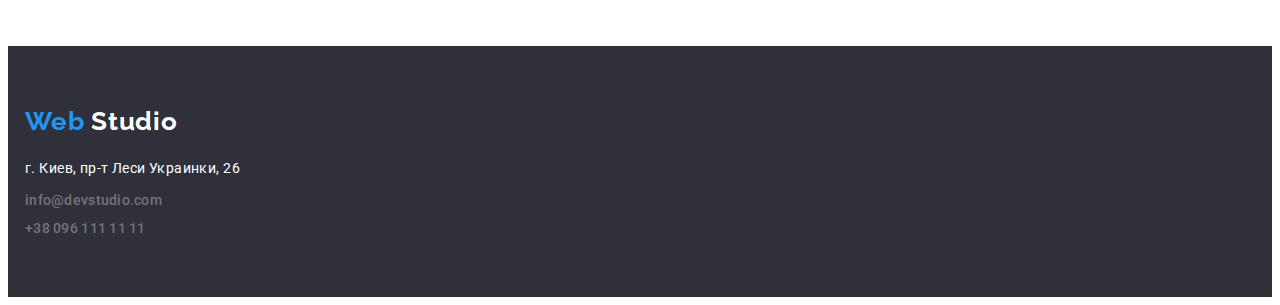
==== commit 0b73c2ff: "карточки в портфолио" ====
--- a/portfolio.html
+++ b/portfolio.html
@@ -18,10 +18,10 @@
     
                 <ul class="navigation-list">
                     <li class="navigation-list-item">
-                        <a href="./index.html" class="link current">Студия</a>
+                        <a href="./index.html" class="link">Студия</a>
                     </li>
                     <li class="navigation-list-item">
-                        <a href="./portfolio.html" class="link">Портфолио</a>
+                        <a href="./portfolio.html" class="link current">Портфолио</a>
                     </li>
                     <li class="navigation-list-item">
                         <a href="Контакты" class="link">Контакты</a>
@@ -50,55 +50,67 @@
     <li><button class="button fourth" type="button">Маркетинг</button></li>
 </ul>
     </section>
-    <section class="projects">
-    <ul class="project-list">     
-        <li>
-             <img class="project-list-img" src="./images/img-18.jpg" alt="">
-            <h2 class="item">Технокряк</h2>
+
+    <!--projects -->
+    
+<section class="projects">
+     <div class="container">
+    <ul class="project-list">  
+        <li class="element">
+             <img class="project-list-img" src="./images/img-18.jpg" alt="" width="370">
+             <div class="text">
+            <h2 class="element-title">Технокряк</h2>
             <p class="description">Веб-сайт</p>
+            </div>
             </li>
-        <li>
-            <img class="project-list-img" src="./images/img-12.jpg" alt="">
-            <h2 class="item">Постер New Orlean vs Golden Star</h2>
-            <p class="description">Дизайн</p>
+        <li class="element">
+            <img class="project-list-img" src="./images/img-12.jpg" alt="" width="370">
+            <div class="text">   
+             <h2 class="element-title">Постер New Orlean vs Golden Star</h2>
+             <p class="description">Дизайн</p></div>   
+        </li>
+        <li class="element">
+             <img class="project-list-img" src="./images/img-13.jpg" alt="" width="370">
+        <div class="text">    <h2 class="element-title">Ресторан Seafood</h2>
+            <p class="description">Приложение</p></div>
             </li>
-        <li>
-             <img class="project-list-img" src="./images/img-13.jpg" alt="">
-            <h2 class="item">Ресторан Seafood</h2>
-            <p class="description">Приложение</p>
+        <li class="element">
+             <img class="project-list-img" src="./images/img-14.jpg" alt="" width="370">
+         <div class="text">   <h2 class="element-title">Проект Prime</h2>
+            <p class="description">Маркетинг</p></div>          
+       </li>
+        <li class="element">
+             <img class="project-list-img" src="./images/img-15.jpg" alt="" width="370">
+        <div class="text">    <h2 class="element-title">Проект Boxes</h2>
+            <p class="description">Приложение</p></div>
             </li>
-        <li>
-             <img class="project-list-img" src="./images/img-14.jpg" alt="">
-            <h2 class="item">Проект Prime</h2>
-            <p class="description">Маркетинг</p>
-            </li>
-        <li>
-             <img class="project-list-img" src="./images/img-15.jpg" alt="">
-            <h2 class="item">Проект Boxes</h2>
-            <p class="description">Приложение</p>
-            </li>
-        <li>
-             <img class="project-list-img" src="./images/img-16.jpg" alt="">
-            <h2 class="item">Inspiration has no Borders</h2>
-            <p class="description">Веб-сайт</p>
-            </li>
-        <li>
-             <img class="project-list-img" src="./images/img-19.jpg" alt="">
-            <h2 class="item">Издание Limited Edition</h2>
-            <p class="description">Дизайн</p>
-            </li>
-        <li>
-             <img class="project-list-img" src="./images/img-17.jpg" alt="">
-            <h2 class="item">Проект LAB</h2>
-            <p class="description">Маркетинг</p>
+        <li class="element">
+             <img class="project-list-img" src="./images/img-16.jpg" alt="" width="370">
+         <div class="text">   <h2 class="element-title">Inspiration has no Borders</h2>
+            <p class="description">Веб-сайт</p></div>       
+           </li>
+        <li class="element">
+             <img class="project-list-img" src="./images/img-19.jpg" alt="" width="370">
+        <div class="text">    <h2 class="element-title">Издание Limited Edition</h2>
+            <p class="description">Дизайн</p></div> 
+                </li>
+        <li class="element">
+             <img class="project-list-img" src="./images/img-17.jpg" alt="" width="370">
+         <div class="text">   <h2 class="element-title">Проект LAB</h2>
+            <p class="description">Маркетинг</p> </div>        
+           </li>
+            <li class="element">
+                <img class="project-list-img" src="./images/img-21.jpg" alt="">
+         <div class="text">       <h2 class="element-title">Growing Business</h2>
+                <p class="description">Приложение</p></div>
             </li>
     </ul>
-
+    </div>
     </section>
     <footer class="footer">
         <div class=" footer-container">
-            <a href="./index.html" class="logo"><span class="logo-accent">Web </span>Studio</a>
-            <address class="address">
+            <a href="./index.html" class="logo inverse"><span class="logo-accent">Web </span>Studio</a>
+            <address class="bottom-address">
                 <ul class="footer-list">
                     <li class="item">
                         <p class="footer-address">г. Киев, пр-т Леси Украинки, 26</p>
--- a/css/styles.css
+++ b/css/styles.css
@@ -27,8 +27,6 @@
   margin-right: auto;
 }
 .header {
-  display: flex;
-  align-items: center;
   padding-top: 32px;
   padding-bottom: 32px;
 }
@@ -48,7 +46,6 @@
   margin-left: auto;
 }
 .top-address {
-  display: flex;
   margin-left: auto;
 }
 .top-address-list .item + .item {
--- a/css/portfoliostyles.css
+++ b/css/portfoliostyles.css
@@ -11,6 +11,17 @@
   margin: 0;
   padding: 0;
 }
+.header {
+  border-bottom: 1px solid #ececec;
+}
+/* <=== nav btn ===> */
+
+.auto-nav-list {
+  display: flex;
+  justify-content: center;
+  margin-bottom: 50px;
+}
+
 .button {
   display: inline-block;
   padding: 6px 22px;
@@ -37,16 +48,42 @@
   margin-left: auto;
 }
 
-.item {
-  font-family: var(--main-font);
-  font-weight: bold;
-  font-size: 18px;
-  line-height: 2;
-  letter-spacing: 0.06em;
+/* <=== projects ===> */
 
-  color: #212121;
+.project-list {
+  display: flex;
+  flex-wrap: wrap;
 }
+.element.element:nth-child(3n) {
+  margin-right: 0;
+}
+.element {
+  display: block;
+  width: 370px;
+  margin-right: 30px;
+  margin-bottom: 30px;
+  border-bottom-right-radius: 1px;
+  border-bottom-left-radius: 1px;
+  overflow: hidden;
+}
+.text {
+  padding: 20px 24px;
+  background: #ffffff;
+  border: 1px solid #eeeeee;
+  box-sizing: border-box;
+  border-bottom-right-radius: 1px;
+  border-bottom-left-radius: 1px;
+}
+.project-list-img {
+  display: block;
+}
+.element:nth-child(n + 7) {
+  margin-bottom: 94px;
+}
+
 .description {
+  margin-top: 4px;
+  margin-bottom: 0px;
   font-family: var(--main-font);
   font-weight: normal;
   font-size: 16px;
@@ -56,7 +93,13 @@
 
   color: #757575;
 }
-.auto-nav-list {
-  display: flex;
-  justify-content: center;
+
+.element-title {
+  margin-top: 0;
+  margin-bottom: 0;
+  letter-spacing: 0.06em;
+  font-style: normal;
+  font-weight: bold;
+  font-size: 18px;
+  line-height: 2;
 }
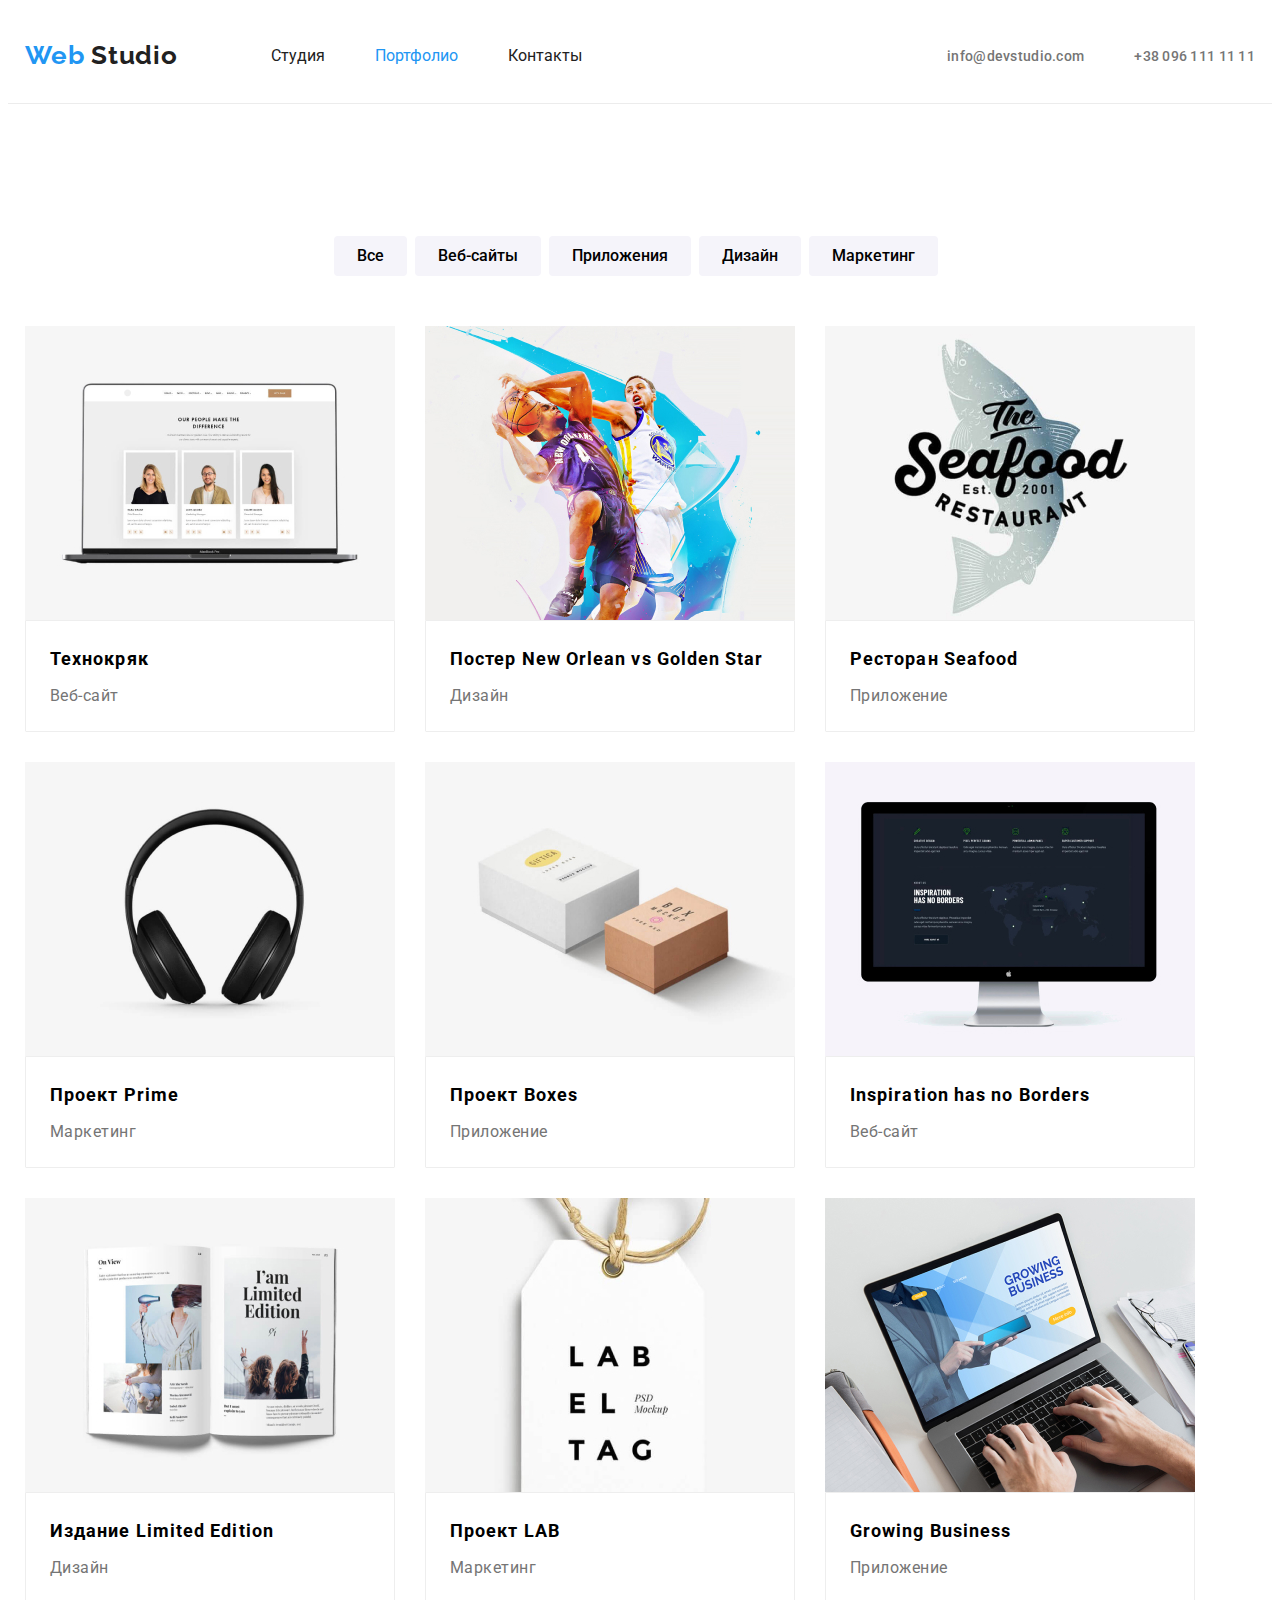
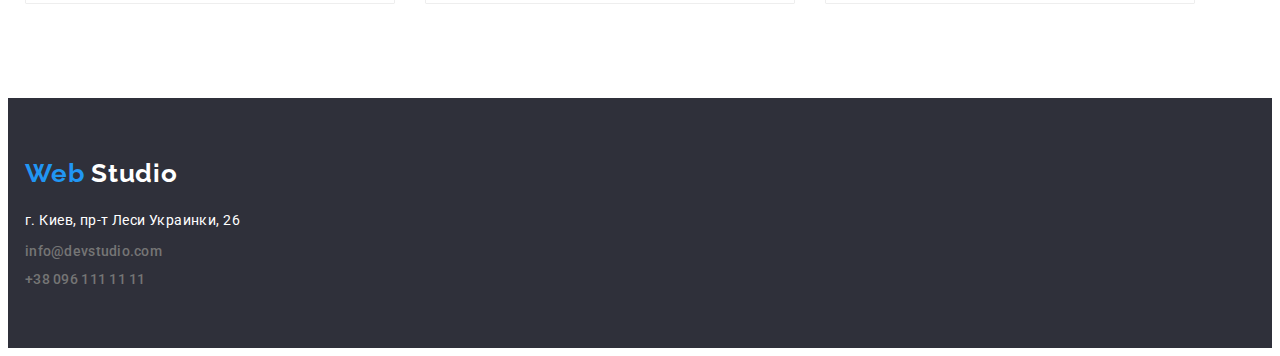
==== commit b43fe579: "исправления ошибок" ====
--- a/portfolio.html
+++ b/portfolio.html
@@ -40,7 +40,7 @@
         </div>
     </header>
     <!-- Герой --> 
-    <section class="filters">
+<section class="portfolio">
 <h1 class="visually-hidden">Navigation</h1>
 <ul class="auto-nav-list">
     <li><button class="button primary" type="button">Все</button></li>
@@ -49,11 +49,7 @@
     <li><button class="button third" type="button">Дизайн</button></li>
     <li><button class="button fourth" type="button">Маркетинг</button></li>
 </ul>
-    </section>
-
-    <!--projects -->
-    
-<section class="projects">
+    <section class="projects">
      <div class="container">
     <ul class="project-list">  
         <li class="element">
@@ -107,22 +103,26 @@
     </ul>
     </div>
     </section>
+</section>
     <footer class="footer">
-        <div class=" footer-container">
-            <a href="./index.html" class="logo inverse"><span class="logo-accent">Web </span>Studio</a>
-            <address class="bottom-address">
-                <ul class="footer-list">
-                    <li class="item">
-                        <p class="footer-address">г. Киев, пр-т Леси Украинки, 26</p>
-                    </li>
-                    <li class="item">
-                        <a class="header-mail" href="mailto:info@devstudio.com">info@devstudio.com</a>
-                    </li>
-                    <li class="item">
-                        <a class="header-phone" href="tel:+380961111111">+38 096 111 11 11</a>
-                    </li>
-                </ul>
-            </address>
+        <div class="container">
+            <div class="adress-item">
+                <a href="./index.html" class="logo inverse"><span class="logo-accent">Web </span>Studio</a>
+    
+                <address class="bottom-address">
+                    <ul class="footer-list">
+                        <li class="item">
+                            <p class="footer-address">г. Киев, пр-т Леси Украинки, 26</p>
+                        </li>
+                        <li class="item">
+                            <a class="header-mail" href="mailto:info@devstudio.com">info@devstudio.com</a>
+                        </li>
+                        <li class="item">
+                            <a class="header-phone" href="tel:+380961111111">+38 096 111 11 11</a>
+                        </li>
+                    </ul>
+                </address>
+            </div>
         </div>
     </footer>
 </body>
--- a/css/styles.css
+++ b/css/styles.css
@@ -58,9 +58,9 @@
 
 .navigation-list .link {
   display: block;
-}
-
-.link,
+  color: #212121;
+}
+
 .header-mail,
 .header-phone {
   font-style: normal;
@@ -172,6 +172,9 @@
 .about {
   padding-bottom: 94px;
 }
+.about-list {
+  display: flex;
+}
 .about-title {
   text-align: center;
   margin-top: 0;
@@ -190,6 +193,9 @@
 .team {
   padding-top: 94px;
   padding-bottom: 94px;
+}
+.team-list {
+  display: flex;
 }
 .team-list-item {
   padding-bottom: 30px;
@@ -223,16 +229,10 @@
 /* <=== FOOTER ===> */
 .footer {
   background-color: #2f303a;
-}
-.footer-container {
-  width: 1230px;
-  padding-left: 15px;
-  padding-right: 15px;
   padding-top: 60px;
   padding-bottom: 60px;
-  margin-left: auto;
-  margin-right: auto;
-}
+}
+
 .bottom-address {
   margin-top: 20px;
 }
--- a/css/portfoliostyles.css
+++ b/css/portfoliostyles.css
@@ -14,8 +14,15 @@
 .header {
   border-bottom: 1px solid #ececec;
 }
+.visually-hidden {
+  margin-top: 0;
+  margin-bottom: 0;
+}
 /* <=== nav btn ===> */
-
+.portfolio {
+  padding-top: 94px;
+  padding-bottom: 94px;
+}
 .auto-nav-list {
   display: flex;
   justify-content: center;
@@ -78,7 +85,7 @@
   display: block;
 }
 .element:nth-child(n + 7) {
-  margin-bottom: 94px;
+  margin-bottom: 0px;
 }
 
 .description {
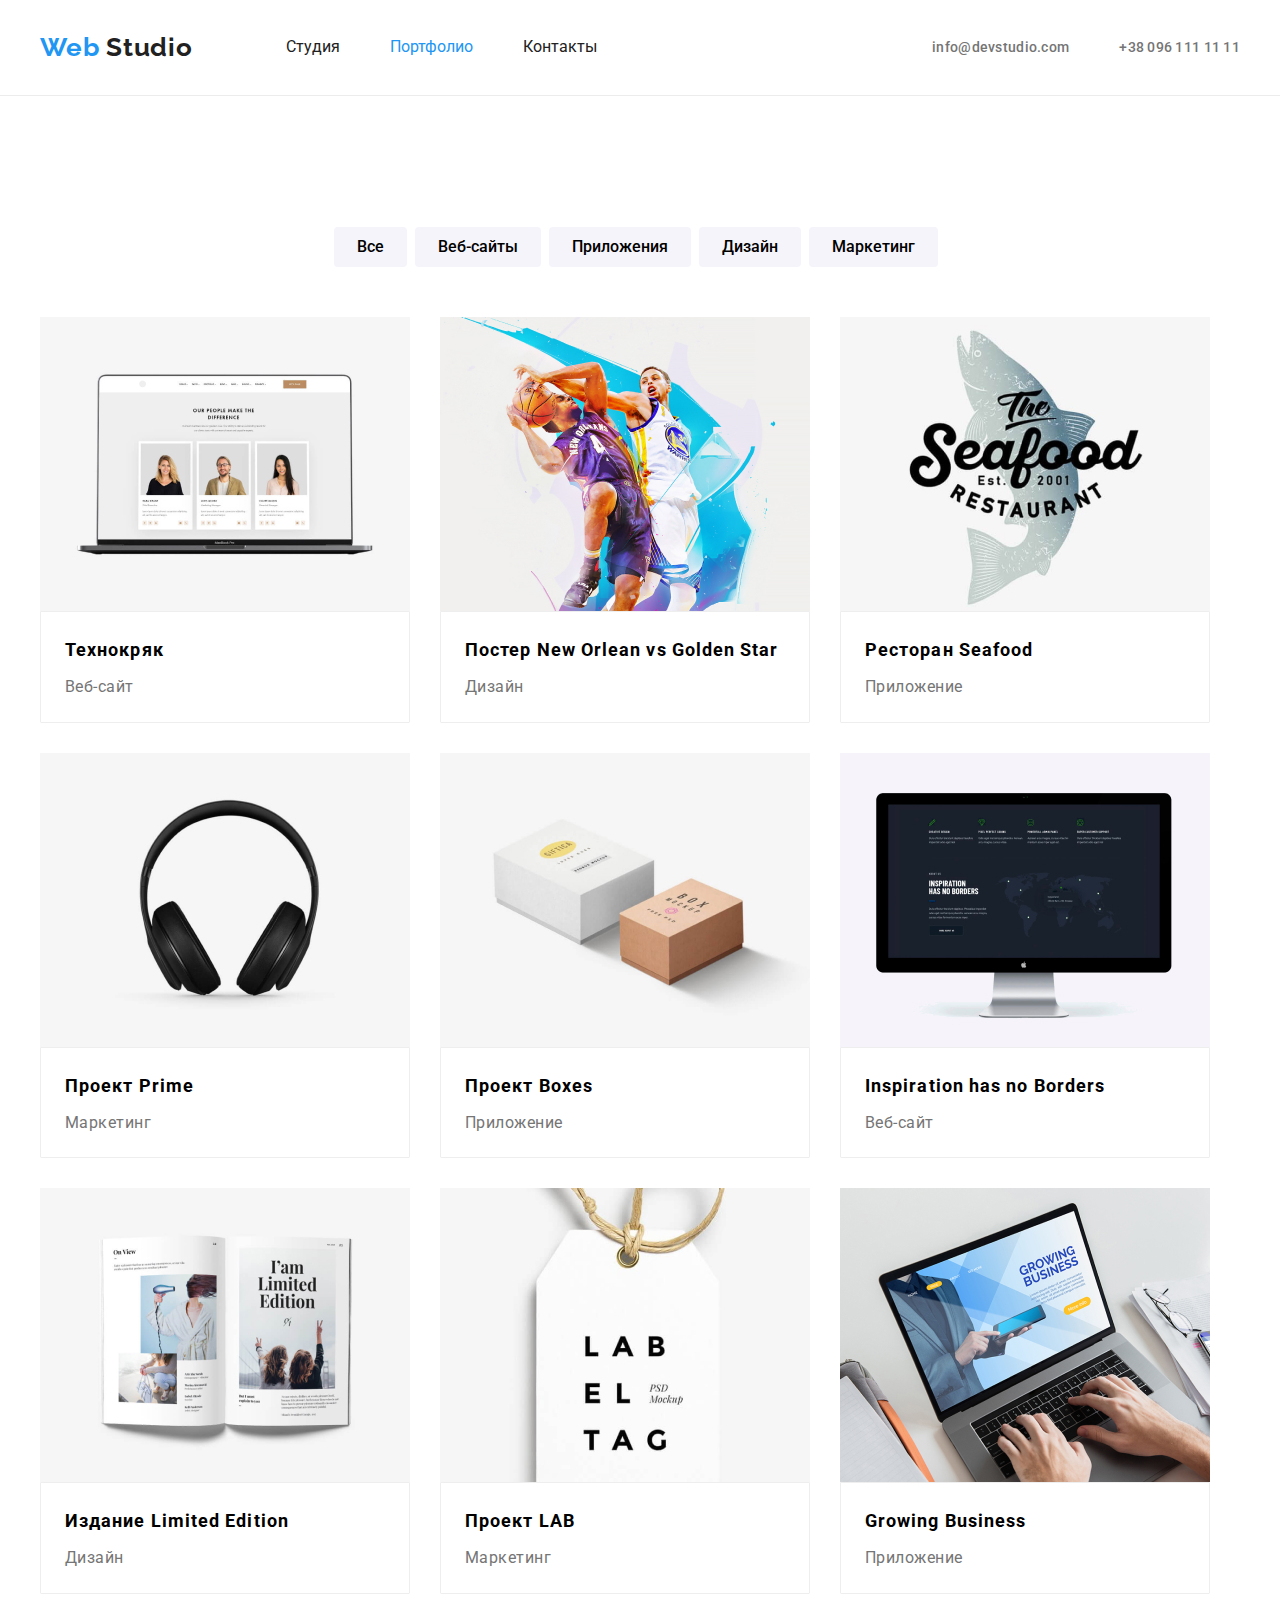
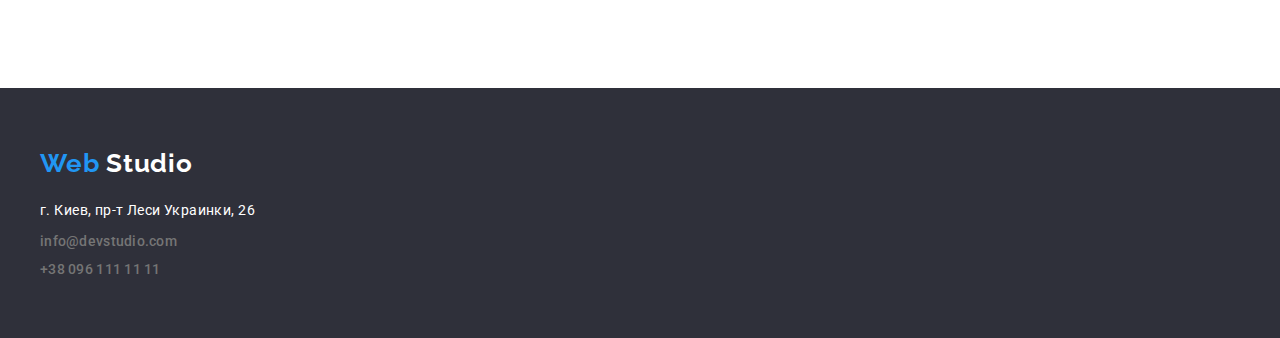
==== commit 01335e46: "нормалайз в портфолио" ====
--- a/portfolio.html
+++ b/portfolio.html
@@ -7,6 +7,7 @@
     <link rel="preconnect" href="https://fonts.gstatic.com">
     <link href="https://fonts.googleapis.com/css2?family=Raleway:wght@700&family=Roboto:wght@100;500;700&display=swap"
         rel="stylesheet">
+        <link rel="stylesheet" href="https://cdnjs.cloudflare.com/ajax/libs/modern-normalize/1.0.0/modern-normalize.min.css">
     <link rel="stylesheet" href="./css/styles.css">
     <link rel="stylesheet" href="./css/portfoliostyles.css">
 </head>
